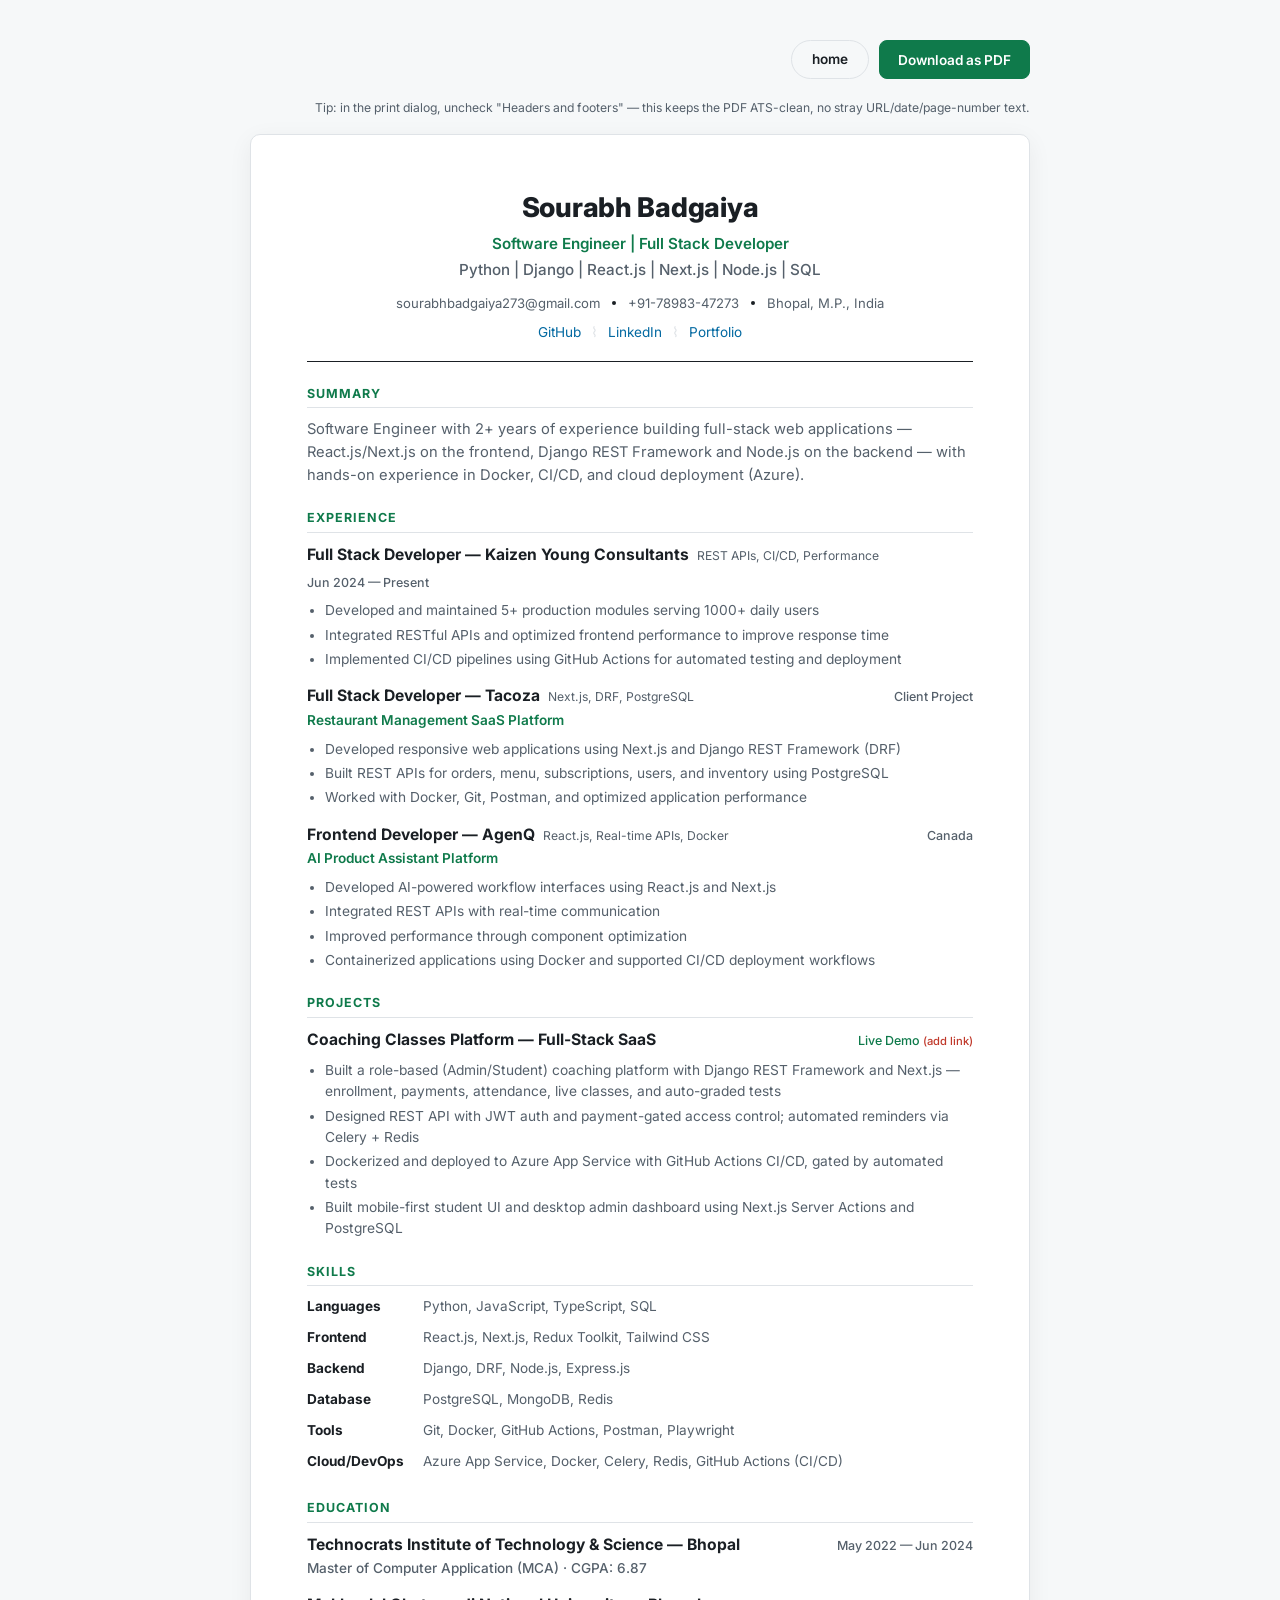
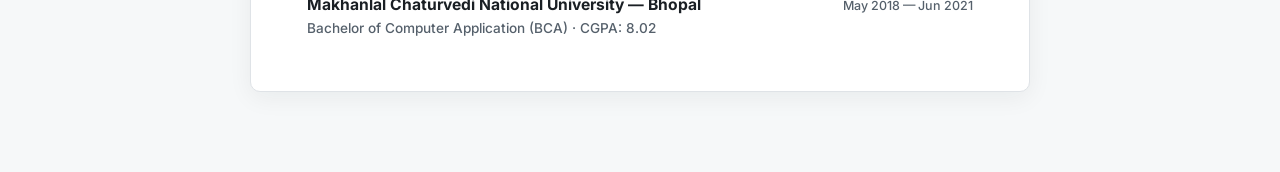
==== resume.html @ c0477306 "feat: add resume page and update navigation links" ====
<!doctype html>
<html lang="en">
  <head>
    <meta charset="UTF-8" />
    <meta name="viewport" content="width=device-width, initial-scale=1.0" />
    <title>Sourabh Badgaiya — Resume</title>
    <meta
      name="description"
      content="Resume — Sourabh Badgaiya, Full Stack Developer (MERN, Next.js, TypeScript, PostgreSQL, Azure, CI/CD, Playwright)."
    />

    <link rel="preconnect" href="https://fonts.googleapis.com" />
    <link rel="preconnect" href="https://fonts.gstatic.com" crossorigin />
    <link
      href="https://fonts.googleapis.com/css2?family=Inter:wght@400;500;600;700;800&display=swap"
      rel="stylesheet"
    />

    <style>
      :root {
        --text: #1a1f24;
        --text-muted: #55606b;
        --accent: #0f7a4b;
        --border: #dfe3e7;
        --bg: #ffffff;
        --bg-soft: #f6f8f9;
        --font-body: "Inter", -apple-system, sans-serif;
      }

      * {
        margin: 0;
        padding: 0;
        box-sizing: border-box;
      }

      body {
        background: var(--bg-soft);
        color: var(--text);
        font-family: var(--font-body);
        line-height: 1.55;
        padding: 40px 20px 80px;
      }

      .resume-toolbar {
        max-width: 780px;
        margin: 0 auto 20px;
        display: flex;
        justify-content: flex-end;
        gap: 10px;
        position: relative;
      }
      .btn-home {
        font-family: var(--font-body);
        font-size: 0.85rem;
        font-weight: 600;
        padding: 8px 20px;
        border-radius: 999px;
        cursor: pointer;
        border: 1px solid var(--border);
        background: var(--bg-soft);
        color: var(--text);
        text-decoration: none;
        transition:
          border-color 0.2s ease,
          color 0.2s ease,
          background 0.2s ease;
      }
      .btn-home:hover {
        border-color: var(--accent);
        color: var(--accent);
        background: #fff;
      }
      .btn-download {
        font-family: var(--font-body);
        font-size: 0.85rem;
        font-weight: 600;
        padding: 10px 18px;
        border-radius: 8px;
        cursor: pointer;
        border: 1px solid var(--accent);
        background: var(--accent);
        color: #fff;
        transition: opacity 0.2s ease;
      }
      .btn-download:hover {
        opacity: 0.92;
      }

      .print-tip {
        max-width: 780px;
        margin: 0 auto 16px;
        text-align: right;
        font-size: 0.76rem;
        color: var(--text-muted);
      }

      .resume-sheet {
        max-width: 780px;
        margin: 0 auto;
        background: var(--bg);
        border: 1px solid var(--border);
        border-radius: 10px;
        padding: 52px 56px;
        box-shadow: 0 6px 24px rgba(20, 30, 40, 0.06);
      }

      header.r-head {
        border-bottom: 1px solid var(--text);
        padding-bottom: 18px;
        margin-bottom: 22px;
        text-align: center;
      }
      header.r-head h1 {
        font-size: 1.7rem;
        font-weight: 800;
        letter-spacing: -0.01em;
      }
      header.r-head .r-role {
        color: var(--accent);
        font-weight: 600;
        font-size: 0.95rem;
        margin-top: 3px;
      }
      .r-contact {
        margin-top: 12px;
        font-size: 0.82rem;
        color: var(--text-muted);
        display: flex;
        flex-wrap: wrap;
        justify-content: center;
        gap: 6px 10px;
      }
      .r-contact span:not(:last-child)::after {
        content: "·";
        margin-left: 10px;
        color: var(--border);
      }
      .r-contact a {
        color: var(--text-muted);
        text-decoration: none;
      }
      .r-contact a:hover {
        color: var(--accent);
      }

      .r-contact span:not(:last-child)::after {
        content: none;
      }

      .dot-sep {
        display: inline-block;
        width: 4px;
        height: 4px;
        border-radius: 50%;
        background: var(--text);
        margin: 8px 2px;
        vertical-align: middle;
      }

      .r-links {
        margin-top: 8px;
        font-size: 0.85rem;
        display: flex;
        flex-wrap: wrap;
        justify-content: center;
        align-items: center;
        gap: 10px;
      }
      .r-links a {
        color: #0369a1;
        text-decoration: none;
      }
      .r-links a:hover {
        text-decoration: underline;
      }
      .r-links .r-links-sep {
        color: var(--border);
      }

      section.r-section {
        margin-bottom: 22px;
      }
      section.r-section:last-child {
        margin-bottom: 0;
      }
      .r-section h2 {
        font-size: 0.78rem;
        letter-spacing: 0.08em;
        text-transform: uppercase;
        color: var(--accent);
        font-weight: 700;
        margin-bottom: 10px;
        padding-bottom: 4px;
        border-bottom: 1px solid var(--border);
      }

      .r-summary {
        font-size: 0.92rem;
        color: var(--text-muted);
      }

      .r-entry {
        margin-bottom: 14px;
      }
      .r-entry:last-child {
        margin-bottom: 0;
      }
      .r-entry-top {
        display: flex;
        justify-content: space-between;
        align-items: baseline;
        flex-wrap: wrap;
        gap: 6px;
      }
      .r-entry-top h3 {
        font-size: 0.98rem;
        font-weight: 700;
      }
      .r-entry-date {
        font-size: 0.78rem;
        color: var(--text-muted);
        font-weight: 500;
        white-space: nowrap;
      }
      .r-entry-sub {
        font-size: 0.85rem;
        color: var(--accent);
        font-weight: 600;
        margin-top: 1px;
      }
      .r-keyterms {
        font-size: 0.76rem;
        color: var(--text-muted);
        font-weight: 400;
        margin-left: 4px;
      }
      .r-entry ul {
        margin: 8px 0 0 18px;
      }
      .r-entry li {
        font-size: 0.86rem;
        color: var(--text-muted);
        margin-bottom: 3px;
      }

      .r-skills {
        display: flex;
        flex-wrap: wrap;
        gap: 6px 10px;
        font-size: 0.85rem;
      }
      .r-skill-group {
        width: 100%;
        display: flex;
        gap: 8px;
        margin-bottom: 4px;
      }
      .r-skill-group b {
        font-weight: 700;
        min-width: 108px;
        flex-shrink: 0;
        font-size: 0.85rem;
      }
      .r-skill-group span {
        color: var(--text-muted);
      }

      .r-projects .r-entry p {
        font-size: 0.85rem;
        color: var(--text-muted);
        margin-top: 3px;
      }

      /* Print styles: this page is already light, so PDF output matches on-screen almost exactly.
     We just strip the toolbar and page chrome so only the resume sheet prints. */
      @media print {
        body {
          background: #fff;
          padding: 0;
        }
        .resume-toolbar {
          display: none;
        }
        .print-tip {
          display: none;
        }
        .r-keyterms {
          display: none;
        }
        .resume-sheet {
          box-shadow: none;
          border: none;
          border-radius: 0;
          padding: 0;
          max-width: 100%;
        }
        @page {
          margin: 16mm 14mm;
        }
      }
    </style>
  </head>
  <body>
    <div class="resume-toolbar">
      <a href="index.html" class="btn-home">home</a>
      <button class="btn-download" onclick="downloadResume()">
        Download as PDF
      </button>
    </div>
    <p class="print-tip">
      Tip: in the print dialog, uncheck "Headers and footers" — this keeps the
      PDF ATS-clean, no stray URL/date/page-number text.
    </p>

    <div class="resume-sheet">
      <header class="r-head">
        <h1>Sourabh Badgaiya</h1>
        <p class="r-role">Software Engineer | Full Stack Developer</p>
        <p
          class="r-role"
          style="color: var(--text-muted); font-weight: 500; margin-top: 2px"
        >
          Python | Django | React.js | Next.js | Node.js | SQL
        </p>
        <div class="r-contact">
          <span>sourabhbadgaiya273@gmail.com</span>
          <span class="dot-sep"></span>
          <span>+91-78983-47273</span>
          <span class="dot-sep"></span>
          <span>Bhopal, M.P., India </span>
        </div>
        <div class="r-links">
          <a
            href="https://github.com/sourabhbadgaiya2"
            target="_blank"
            rel="noopener"
            >GitHub</a
          >
          <span class="r-links-sep">⌇</span>
          <a
            href="https://www.linkedin.com/in/sourabh-b-b48144169/"
            target="_blank"
            rel="noopener"
            >LinkedIn
          </a>
          <span class="r-links-sep">⌇</span>
          <a
            href="https://sourabhbadgaiya2.github.io/sourabh/"
            target="_blank"
            rel="noopener"
            >Portfolio
          </a>
        </div>
      </header>

      <section class="r-section">
        <h2>Summary</h2>
        <p class="r-summary">
          Software Engineer with 2+ years of experience building full-stack web
          applications — React.js/Next.js on the frontend, Django REST Framework
          and Node.js on the backend — with hands-on experience in Docker,
          CI/CD, and cloud deployment (Azure).
        </p>
      </section>

      <section class="r-section">
        <h2>Experience</h2>

        <div class="r-entry">
          <div class="r-entry-top">
            <h3>
              Full Stack Developer — Kaizen Young Consultants
              <span class="r-keyterms">REST APIs, CI/CD, Performance</span>
            </h3>
            <span class="r-entry-date">Jun 2024 — Present</span>
          </div>
          <ul>
            <li>
              Developed and maintained 5+ production modules serving 1000+ daily
              users
            </li>
            <li>
              Integrated RESTful APIs and optimized frontend performance to
              improve response time
            </li>
            <li>
              Implemented CI/CD pipelines using GitHub Actions for automated
              testing and deployment
            </li>
          </ul>
        </div>

        <div class="r-entry">
          <div class="r-entry-top">
            <h3>
              Full Stack Developer — Tacoza
              <span class="r-keyterms">Next.js, DRF, PostgreSQL</span>
            </h3>
            <span class="r-entry-date">Client Project</span>
          </div>
          <p class="r-entry-sub">Restaurant Management SaaS Platform</p>
          <ul>
            <li>
              Developed responsive web applications using Next.js and Django
              REST Framework (DRF)
            </li>
            <li>
              Built REST APIs for orders, menu, subscriptions, users, and
              inventory using PostgreSQL
            </li>
            <li>
              Worked with Docker, Git, Postman, and optimized application
              performance
            </li>
          </ul>
        </div>

        <div class="r-entry">
          <div class="r-entry-top">
            <h3>
              Frontend Developer — AgenQ
              <span class="r-keyterms">React.js, Real-time APIs, Docker</span>
            </h3>
            <span class="r-entry-date">Canada</span>
          </div>
          <p class="r-entry-sub">AI Product Assistant Platform</p>
          <ul>
            <li>
              Developed AI-powered workflow interfaces using React.js and
              Next.js
            </li>
            <li>Integrated REST APIs with real-time communication</li>
            <li>Improved performance through component optimization</li>
            <li>
              Containerized applications using Docker and supported CI/CD
              deployment workflows
            </li>
          </ul>
        </div>
      </section>

      <section class="r-section r-projects">
        <h2>Projects</h2>

        <div class="r-entry">
          <div class="r-entry-top">
            <h3>Coaching Classes Platform — Full-Stack SaaS</h3>
            <span class="r-entry-date"
              ><a href="#" style="color: var(--accent); text-decoration: none"
                >Live Demo
                <span style="color: #c0392b; font-size: 0.7rem"
                  >(add link)</span
                ></a
              ></span
            >
          </div>
          <ul>
            <li>
              Built a role-based (Admin/Student) coaching platform with Django
              REST Framework and Next.js — enrollment, payments, attendance,
              live classes, and auto-graded tests
            </li>
            <li>
              Designed REST API with JWT auth and payment-gated access control;
              automated reminders via Celery + Redis
            </li>
            <li>
              Dockerized and deployed to Azure App Service with GitHub Actions
              CI/CD, gated by automated tests
            </li>
            <li>
              Built mobile-first student UI and desktop admin dashboard using
              Next.js Server Actions and PostgreSQL
            </li>
          </ul>
        </div>
      </section>

      <section class="r-section">
        <h2>Skills</h2>
        <div class="r-skills">
          <div class="r-skill-group">
            <b>Languages</b><span>Python, JavaScript, TypeScript, SQL</span>
          </div>
          <div class="r-skill-group">
            <b>Frontend</b
            ><span>React.js, Next.js, Redux Toolkit, Tailwind CSS</span>
          </div>
          <div class="r-skill-group">
            <b>Backend</b><span>Django, DRF, Node.js, Express.js</span>
          </div>
          <div class="r-skill-group">
            <b>Database</b><span>PostgreSQL, MongoDB, Redis</span>
          </div>
          <div class="r-skill-group">
            <b>Tools</b
            ><span>Git, Docker, GitHub Actions, Postman, Playwright</span>
          </div>
          <div class="r-skill-group">
            <b>Cloud/DevOps</b
            ><span
              >Azure App Service, Docker, Celery, Redis, GitHub Actions
              (CI/CD)</span
            >
          </div>
        </div>
      </section>

      <section class="r-section">
        <h2>Education</h2>

        <div class="r-entry">
          <div class="r-entry-top">
            <h3>Technocrats Institute of Technology &amp; Science — Bhopal</h3>
            <span class="r-entry-date">May 2022 — Jun 2024</span>
          </div>
          <p
            class="r-entry-sub"
            style="color: var(--text-muted); font-weight: 500"
          >
            Master of Computer Application (MCA) · CGPA: 6.87
          </p>
        </div>

        <div class="r-entry">
          <div class="r-entry-top">
            <h3>Makhanlal Chaturvedi National University — Bhopal</h3>
            <span class="r-entry-date">May 2018 — Jun 2021</span>
          </div>
          <p
            class="r-entry-sub"
            style="color: var(--text-muted); font-weight: 500"
          >
            Bachelor of Computer Application (BCA) · CGPA: 8.02
          </p>
        </div>
      </section>
    </div>

    <script>
      function downloadResume() {
        const originalTitle = document.title;
        const today = new Date().toISOString().split("T")[0]; // YYYY-MM-DD
        document.title = "Sourabh_Badgaiya_Full_Stack_Developer_" + today;

        window.print();

        // Restore the tab title after the print dialog closes
        setTimeout(() => {
          document.title = originalTitle;
        }, 1000);
      }
    </script>
  </body>
</html>
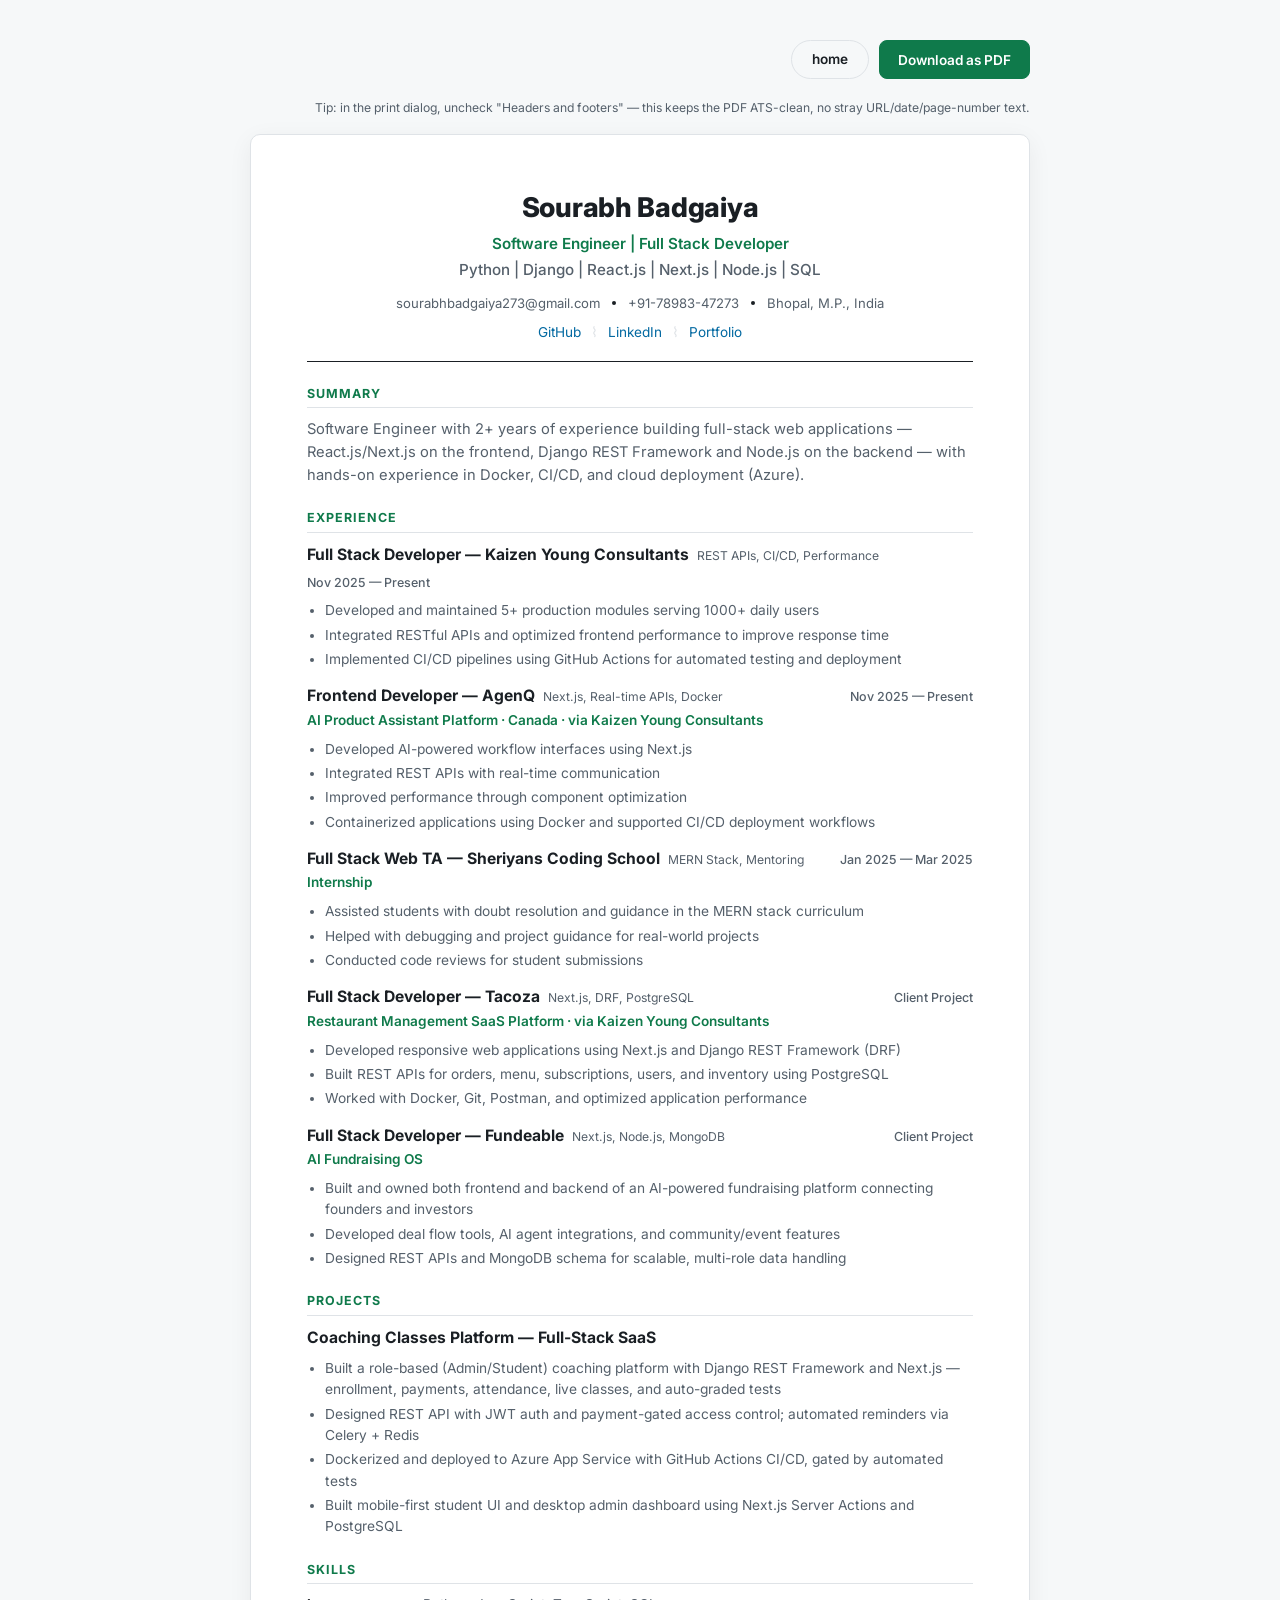
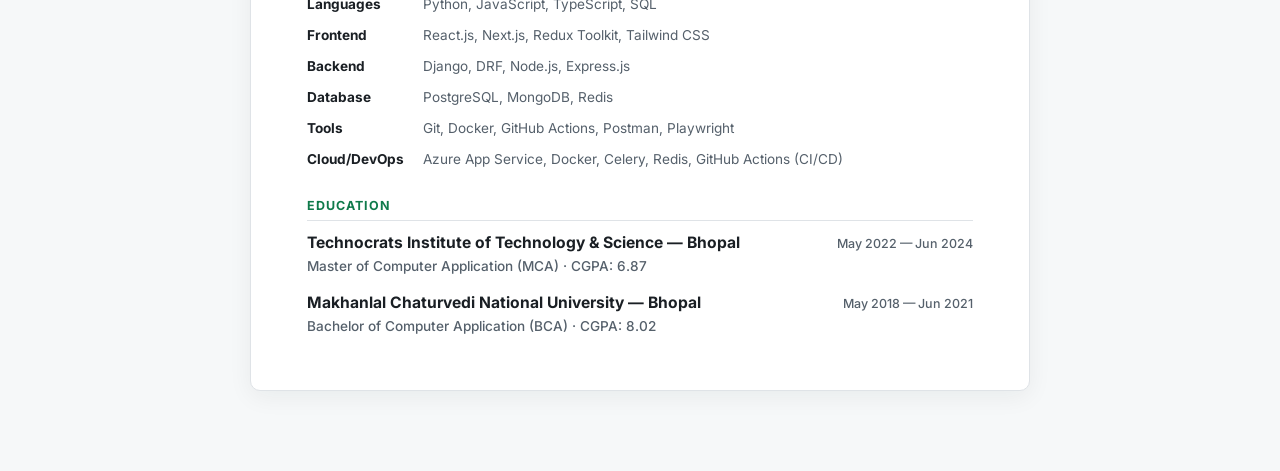
==== commit 2461f4cd: "Add design tokens and styles for dark and light themes; include loader, cursor, navbar, hero section" ====
--- a/resume.html
+++ b/resume.html
@@ -372,7 +372,7 @@
               Full Stack Developer — Kaizen Young Consultants
               <span class="r-keyterms">REST APIs, CI/CD, Performance</span>
             </h3>
-            <span class="r-entry-date">Jun 2024 — Present</span>
+            <span class="r-entry-date">Nov 2025 — Present</span>
           </div>
           <ul>
             <li>
@@ -390,6 +390,48 @@
           </ul>
         </div>
 
+        <div class="r-entry">
+          <div class="r-entry-top">
+            <h3>
+              Frontend Developer — AgenQ
+              <span class="r-keyterms">Next.js, Real-time APIs, Docker</span>
+            </h3>
+            <span class="r-entry-date">Nov 2025 — Present</span>
+          </div>
+          <p class="r-entry-sub">
+            AI Product Assistant Platform · Canada · via Kaizen Young
+            Consultants
+          </p>
+          <ul>
+            <li>Developed AI-powered workflow interfaces using Next.js</li>
+            <li>Integrated REST APIs with real-time communication</li>
+            <li>Improved performance through component optimization</li>
+            <li>
+              Containerized applications using Docker and supported CI/CD
+              deployment workflows
+            </li>
+          </ul>
+        </div>
+        <div class="r-entry">
+          <div class="r-entry-top">
+            <h3>
+              Full Stack Web TA — Sheriyans Coding School
+              <span class="r-keyterms">MERN Stack, Mentoring</span>
+            </h3>
+            <span class="r-entry-date">Jan 2025 — Mar 2025</span>
+          </div>
+          <p class="r-entry-sub">Internship</p>
+          <ul>
+            <li>
+              Assisted students with doubt resolution and guidance in the MERN
+              stack curriculum
+            </li>
+            <li>
+              Helped with debugging and project guidance for real-world projects
+            </li>
+            <li>Conducted code reviews for student submissions</li>
+          </ul>
+        </div>
         <div class="r-entry">
           <div class="r-entry-top">
             <h3>
@@ -398,7 +440,9 @@
             </h3>
             <span class="r-entry-date">Client Project</span>
           </div>
-          <p class="r-entry-sub">Restaurant Management SaaS Platform</p>
+          <p class="r-entry-sub">
+            Restaurant Management SaaS Platform · via Kaizen Young Consultants
+          </p>
           <ul>
             <li>
               Developed responsive web applications using Next.js and Django
@@ -414,21 +458,17 @@
             </li>
           </ul>
         </div>
-
-        <div class="r-entry">
+        <!-- <div class="r-entry">
           <div class="r-entry-top">
             <h3>
               Frontend Developer — AgenQ
-              <span class="r-keyterms">React.js, Real-time APIs, Docker</span>
+              <span class="r-keyterms">Next.js, Real-time APIs, Docker</span>
             </h3>
-            <span class="r-entry-date">Canada</span>
-          </div>
-          <p class="r-entry-sub">AI Product Assistant Platform</p>
-          <ul>
-            <li>
-              Developed AI-powered workflow interfaces using React.js and
-              Next.js
-            </li>
+            <span class="r-entry-date">Nov 2025 — Present</span>
+          </div>
+          <p class="r-entry-sub">AI Product Assistant Platform · Canada</p>
+          <ul>
+            <li>Developed AI-powered workflow interfaces using Next.js</li>
             <li>Integrated REST APIs with real-time communication</li>
             <li>Improved performance through component optimization</li>
             <li>
@@ -437,6 +477,56 @@
             </li>
           </ul>
         </div>
+
+        <div class="r-entry">
+          <div class="r-entry-top">
+            <h3>
+              Full Stack Developer — Tacoza
+              <span class="r-keyterms">Next.js, DRF, PostgreSQL</span>
+            </h3>
+            <span class="r-entry-date">Client Project</span>
+          </div>
+          <p class="r-entry-sub">Restaurant Management SaaS Platform</p>
+          <ul>
+            <li>
+              Developed responsive web applications using Next.js and Django
+              REST Framework (DRF)
+            </li>
+            <li>
+              Built REST APIs for orders, menu, subscriptions, users, and
+              inventory using PostgreSQL
+            </li>
+            <li>
+              Worked with Docker, Git, Postman, and optimized application
+              performance
+            </li>
+          </ul>
+        </div> -->
+
+        <div class="r-entry">
+          <div class="r-entry-top">
+            <h3>
+              Full Stack Developer — Fundeable
+              <span class="r-keyterms">Next.js, Node.js, MongoDB</span>
+            </h3>
+            <span class="r-entry-date">Client Project</span>
+          </div>
+          <p class="r-entry-sub">AI Fundraising OS</p>
+          <ul>
+            <li>
+              Built and owned both frontend and backend of an AI-powered
+              fundraising platform connecting founders and investors
+            </li>
+            <li>
+              Developed deal flow tools, AI agent integrations, and
+              community/event features
+            </li>
+            <li>
+              Designed REST APIs and MongoDB schema for scalable, multi-role
+              data handling
+            </li>
+          </ul>
+        </div>
       </section>
 
       <section class="r-section r-projects">
@@ -445,14 +535,14 @@
         <div class="r-entry">
           <div class="r-entry-top">
             <h3>Coaching Classes Platform — Full-Stack SaaS</h3>
-            <span class="r-entry-date"
+            <!-- <span class="r-entry-date"
               ><a href="#" style="color: var(--accent); text-decoration: none"
                 >Live Demo
                 <span style="color: #c0392b; font-size: 0.7rem"
                   >(add link)</span
                 ></a
               ></span
-            >
+            > -->
           </div>
           <ul>
             <li>
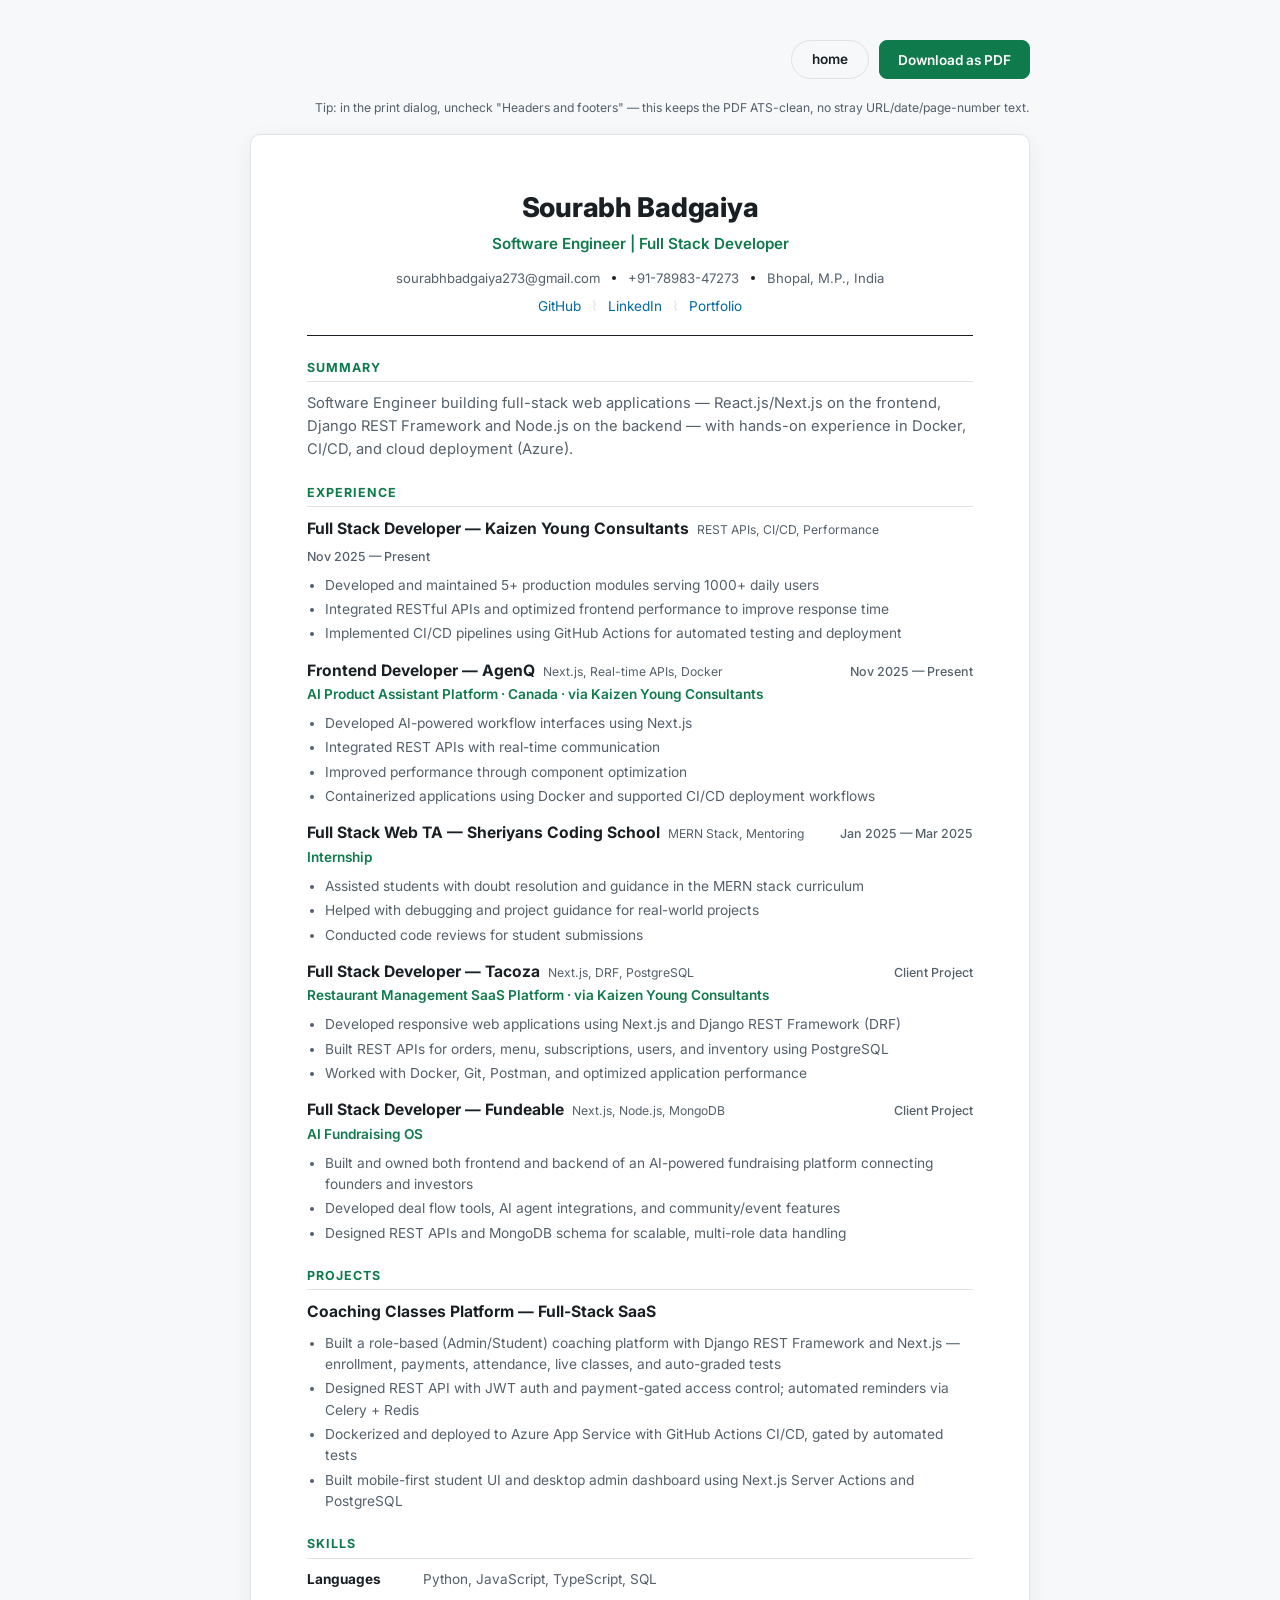
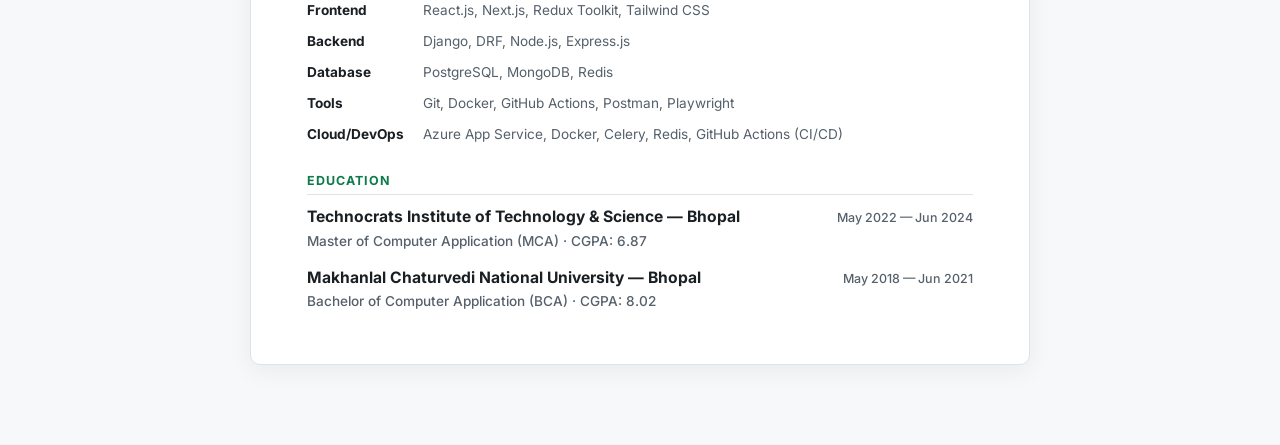
==== commit 58e2b2bd: "feat: enhance portfolio with particle background, marquee for personal projects, and update resume c" ====
--- a/resume.html
+++ b/resume.html
@@ -316,12 +316,12 @@
       <header class="r-head">
         <h1>Sourabh Badgaiya</h1>
         <p class="r-role">Software Engineer | Full Stack Developer</p>
-        <p
+        <!-- <p
           class="r-role"
           style="color: var(--text-muted); font-weight: 500; margin-top: 2px"
         >
           Python | Django | React.js | Next.js | Node.js | SQL
-        </p>
+        </p> -->
         <div class="r-contact">
           <span>sourabhbadgaiya273@gmail.com</span>
           <span class="dot-sep"></span>
@@ -356,10 +356,10 @@
       <section class="r-section">
         <h2>Summary</h2>
         <p class="r-summary">
-          Software Engineer with 2+ years of experience building full-stack web
-          applications — React.js/Next.js on the frontend, Django REST Framework
-          and Node.js on the backend — with hands-on experience in Docker,
-          CI/CD, and cloud deployment (Azure).
+          Software Engineer building full-stack web applications —
+          React.js/Next.js on the frontend, Django REST Framework and Node.js on
+          the backend — with hands-on experience in Docker, CI/CD, and cloud
+          deployment (Azure).
         </p>
       </section>
 
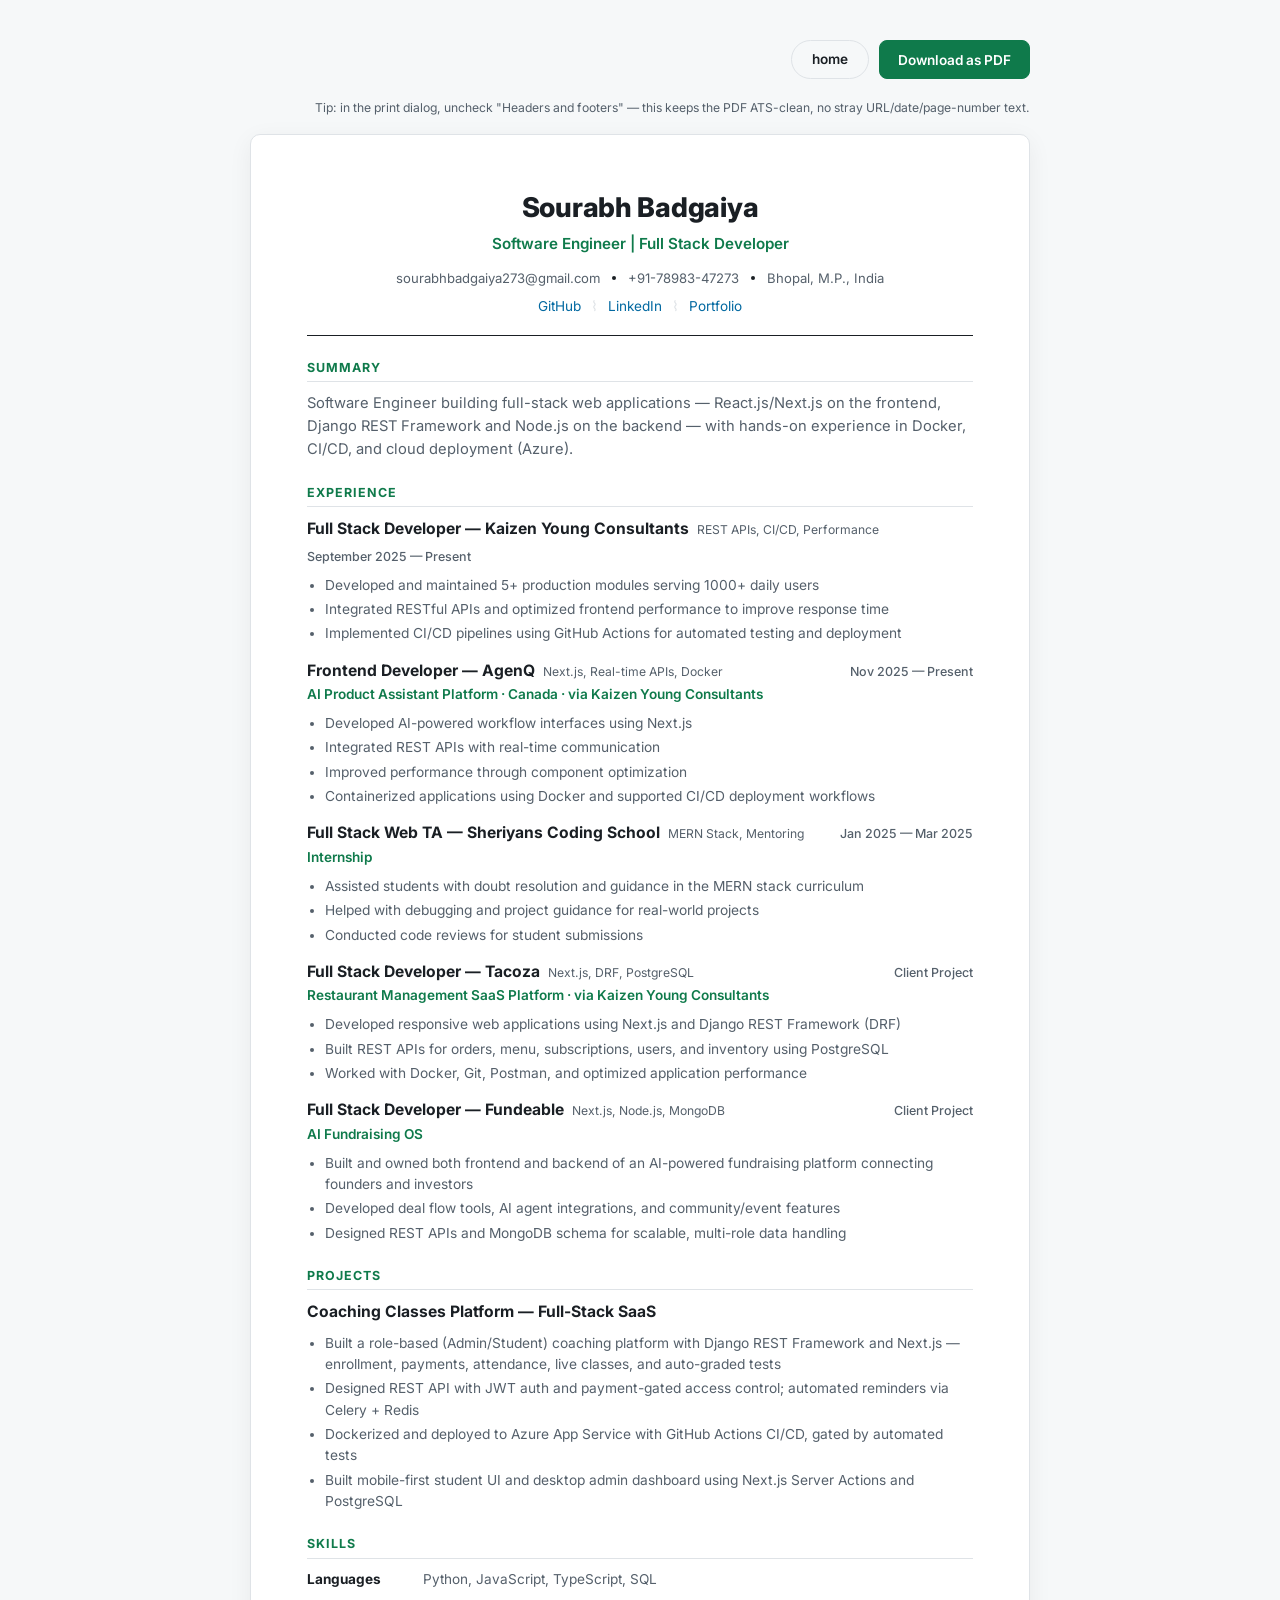
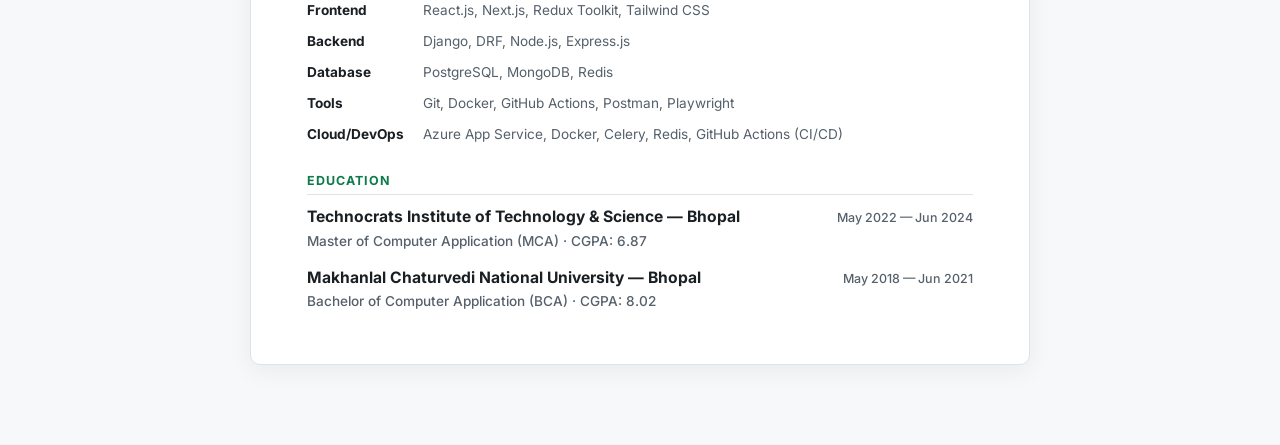
==== commit cbd2e52f: "feat: update employment dates and work mode for Kaizen Young Consultants" ====
--- a/resume.html
+++ b/resume.html
@@ -372,7 +372,7 @@
               Full Stack Developer — Kaizen Young Consultants
               <span class="r-keyterms">REST APIs, CI/CD, Performance</span>
             </h3>
-            <span class="r-entry-date">Nov 2025 — Present</span>
+            <span class="r-entry-date">September 2025 — Present</span>
           </div>
           <ul>
             <li>
